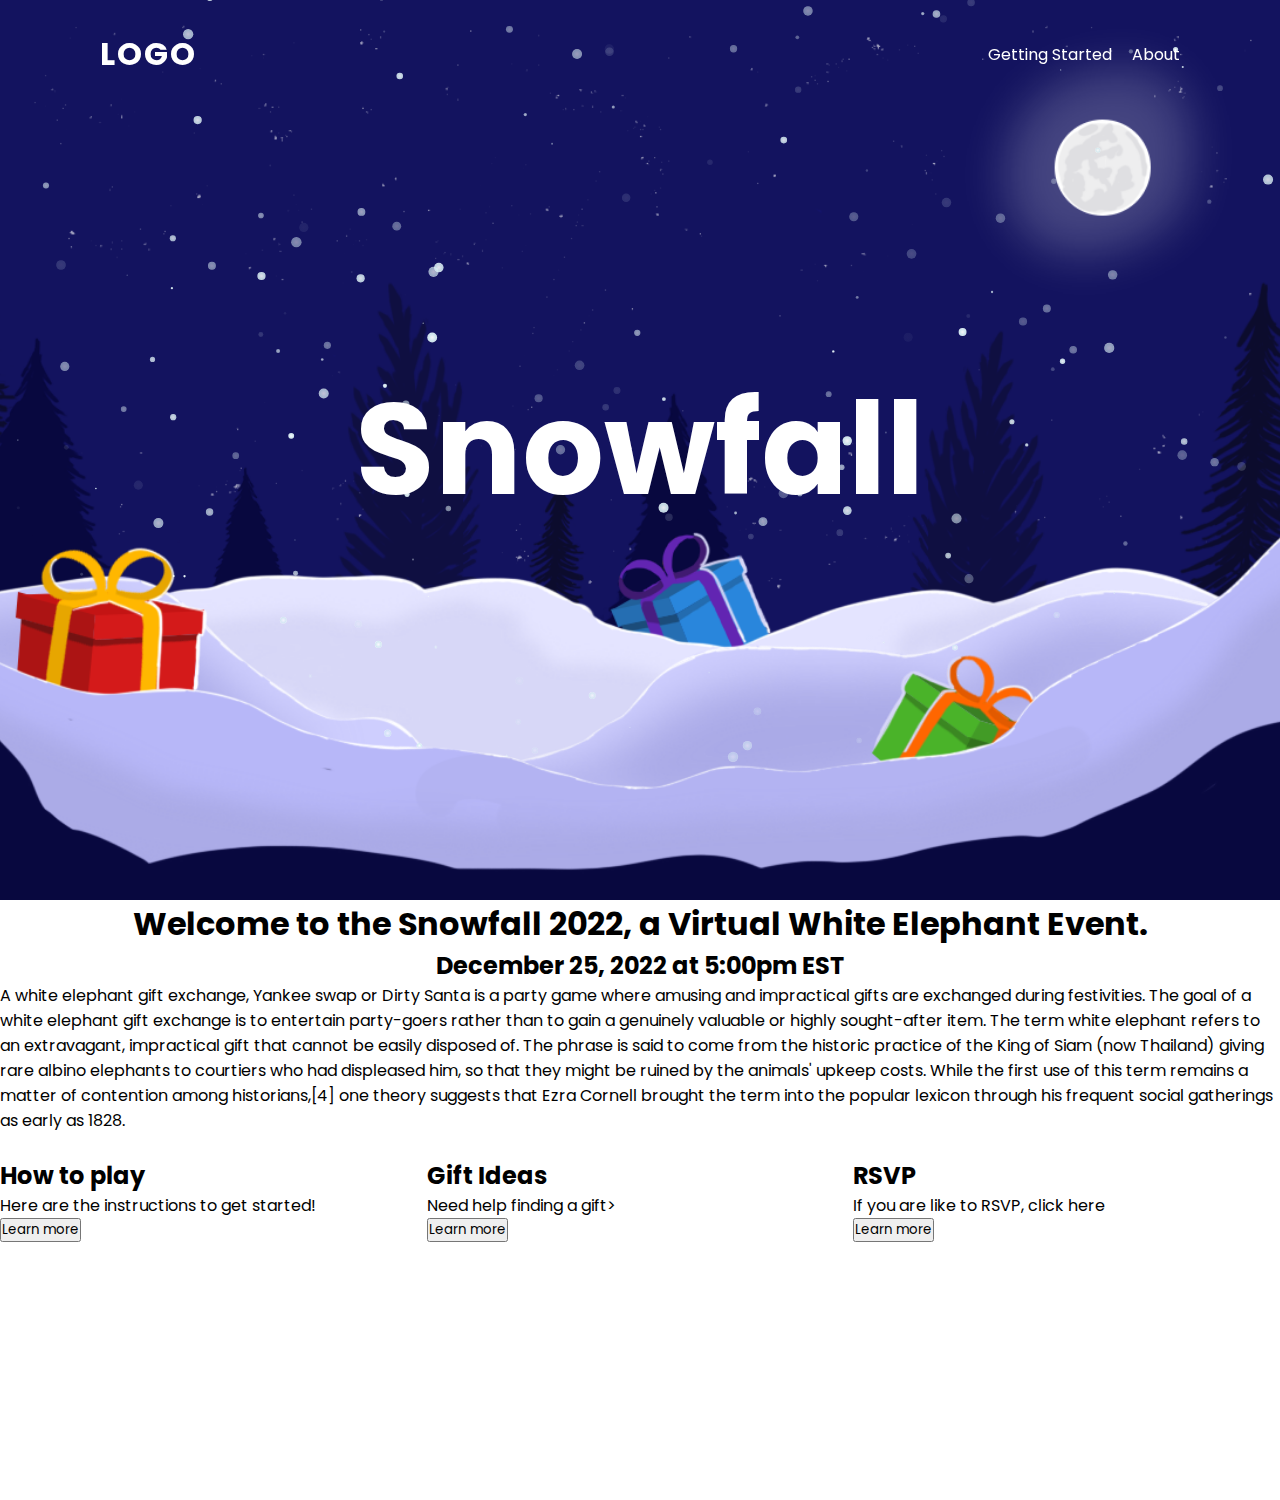
==== index.html @ 51647ad2 "Add files via upload" ====
<html>
    <head>
        <title>Snowfall</title>
        <link rel="stylesheet" type="text/css" href="style.css">
    </head>

    <body>
        <header>
            <a href="#" class="logo">LOGO</a>
            <ul>
                <li><a href="#info">Getting Started</a></li>
            <!--    <li><a href="#rules">How To Play</a></li>
                <li><a href="#rsvp">RSVP</a></li>-->
                <li><a href="about.html">About</a></li>
            </ul>
        </header>

        <section>
            <canvas id="canvas"></canvas>
            <img src="images\background.png" id="bg">
            <img src="images\moon.png" id="moon">
            <img src="images\snow-layer-4.png" id="snow4">
            <img src="images\snow-layer-3.png" id="snow3">
            <img src="images\snow-layer-2.png" id="snow2">
            <img src="images\snow-layer-1.png" id="snow1">
            <h2 id="text">Snowfall</h2>
        <!--    <a href="#info" id="explore">Explore</a>-->
        </section>

        <div" id="info">
            <h1 style ="text-align: center;">Welcome to the Snowfall 2022,  a Virtual White Elephant Event.</h1>
            <h2 style ="text-align: center;">December 25, 2022 at 5:00pm EST</h2>

            <p> A white elephant gift exchange, Yankee swap or Dirty Santa is a party game where amusing and impractical gifts are exchanged during festivities. The goal of a white elephant gift exchange is to entertain party-goers rather than to gain a genuinely valuable or highly sought-after item.  The term white elephant refers to an extravagant, impractical gift that cannot be easily disposed of. The phrase is said to come from the historic practice of the King of Siam (now Thailand) giving rare albino elephants to courtiers who had displeased him, so that they might be ruined by the animals' upkeep costs. While the first use of this term remains a matter of contention among historians,[4] one theory suggests that Ezra Cornell brought the term into the popular lexicon through his frequent social gatherings as early as 1828.<br><br></p>
        </div>
        
        <div class="container">
            <div>
                <h2>How to play</h2>
                <p>Here are the instructions to get started!</p>
                <button OnClick="onClickRules()">Learn more</button>
            </div>

            <div>
                <h2>Gift Ideas</h2>
                <p>Need help finding a gift></p>
                <button OnClick="onClickGifts()">Learn more</button>
            </div>

            <div>
                <h2>RSVP</h2>
                <p>If you are like to RSVP, click here</p>
                <button OnClick="onClickRSVP()">Learn more</button>
            </div>

        </div>

        <!--    <div class="grid-item grid-item-1"></div>
            <div class="grid-item grid-item-2"></div>
            <div class="grid-item grid-item-3"></div>
            <div class="grid-item grid-item-4"></div>-->
        

        <!--<div class="sec" id="info">

            <br>
            <br>
            <h1 id="heading">Welcome to the 2022 [Insert Name],  a White Elephant Event.</h1>
            <p id="paragraph"> A white elephant gift exchange, Yankee swap or Dirty Santa is a party game where amusing and impractical gifts are exchanged during festivities. The goal of a white elephant gift exchange is to entertain party-goers rather than to gain a genuinely valuable or highly sought-after item.<br><br>The term white elephant refers to an extravagant, impractical gift that cannot be easily disposed of. The phrase is said to come from the historic practice of the King of Siam (now Thailand) giving rare albino elephants to courtiers who had displeased him, so that they might be ruined by the animals' upkeep costs. While the first use of this term remains a matter of contention among historians,[4] one theory suggests that Ezra Cornell brought the term into the popular lexicon through his frequent social gatherings as early as 1828.</p></p>
            <br>
            <button OnClick="onClickRules()">How To Play</button>
            <button OnClick="onClickRSVP()">RSVP</button>
            <button OnClick="myOnClickFn1()">Blue</button>

        </div>-->
        
        <script src="main.js"></script>

    </body>
</html>
---- style.css ----
@import url("https://fonts.googleapis.com/css?family=Poppins:300,400,500,600,700,800,900&display=swap");
*
{
    box-sizing: border-box;
    margin: 0;
    padding: 0;
    font-family: "Poppins", sans-serif;
    scroll-behavior: smooth;
}

canvas{
    z-index: 10;
}

body
{
/*    background: #2b1055;*/
    min-height: 1500px;
}

header
{
    position: absolute;
    top: 0;
    left: 0;
    width: 100%;
    padding: 30px 100px;
    display: flex;
    justify-content: space-between;
    align-items: center;
    z-index: 100;
}

h2
{
    font size: 2em;
}

.logo
{
    color: #fff;
    font-weight: 700;
    text-decoration: none;
    font-size: 2em;
    text-transform: uppercase;
    letter-spacing: 2px;
}

header ul
{
    display: flex;
    justify-content: space-between;
    align-items: center;
}

header ul li
{
    list-style: none;
    margin-left: 20px;
}

header ul li a
{
    text-decoration: none;
    padding: 6px, 15px;
    color: #fff;
}

header ul li a:hover
{
    background: #fff;
    color: #2b1055;
}

section
{
    position: relative;
    width: 100%;
    height: 100vh;
    overflow: hidden;
    display: flex;
    justify-content: center;
    align-items: center;
}

/*section::before
{
    content: "";
    position: absolute;
    bottom: 0;
    width: 100%;
    height: 100px;
    background: linear-gradient(to top, #0a2a43, transparent);
    z-index: 1;
}

section::after
{
    content: "";
    position: absolute;
    top: 0;
    left: 0;
    width: 100%;
    height: 100%;
    background: #0a2a43;
    z-index: 10;
    mix-blend-mode: color;
}*/

section img
{
    position: absolute;
    top: 0;
    left: 0;
    width: 100%;
    height: 100%;
    object-fit: cover;
    pointer-events: none;
}

/* Home page text */
#text
{
    position:absolute;
    align-items: center;
    color: #fff;
    font-size: 8em;
    z-index: 50;
}

#snow4
{
    z-index: 5;
}

#snow3
{
    z-index: 6;
}

#snow2
{
    z-index: 11;
}

#snow1
{
    z-index: 12;
}


/* Explore button */
#explore
{
    text-decoration: none;
    display: inline-block;
    padding: 8px 30px;
    border-radius: 40px;
    background: #fff;
    color: black;
    font-size: 1.5em;
    z-index: 7;
    transform: translateY(100px);
}

#heading
{
    font-size: 2.5em;
    color:azure;
}


#paragraph
{
    overflow-wrap: normal;
    font-size: 1.2emp;
    color:aqua;
}


.sec
{
    width: 100%;
    height: 100vh;
}


/* Information page*/

.info
{
    /*position: relative;*/
    /*margin-top: 50px;*/
    padding: 30px 100px;
}

/* RSVP page */

.rules
{
    padding: 30px 100px;
    justify-content: center;
    align-items: center;
}

/* RSVP page */

.rsvp
{
    padding: 30px 100px;
    justify-content: center;
    align-items: center;
}


/* About page*/

.about
{
    padding: 30px 100px;
    justify-content: center;
    align-items: center;
}

.container {
    display: grid;
    
    grid-template-columns: 1fr 1fr 1fr;
    grid-auto-rows: 150px;
    
}
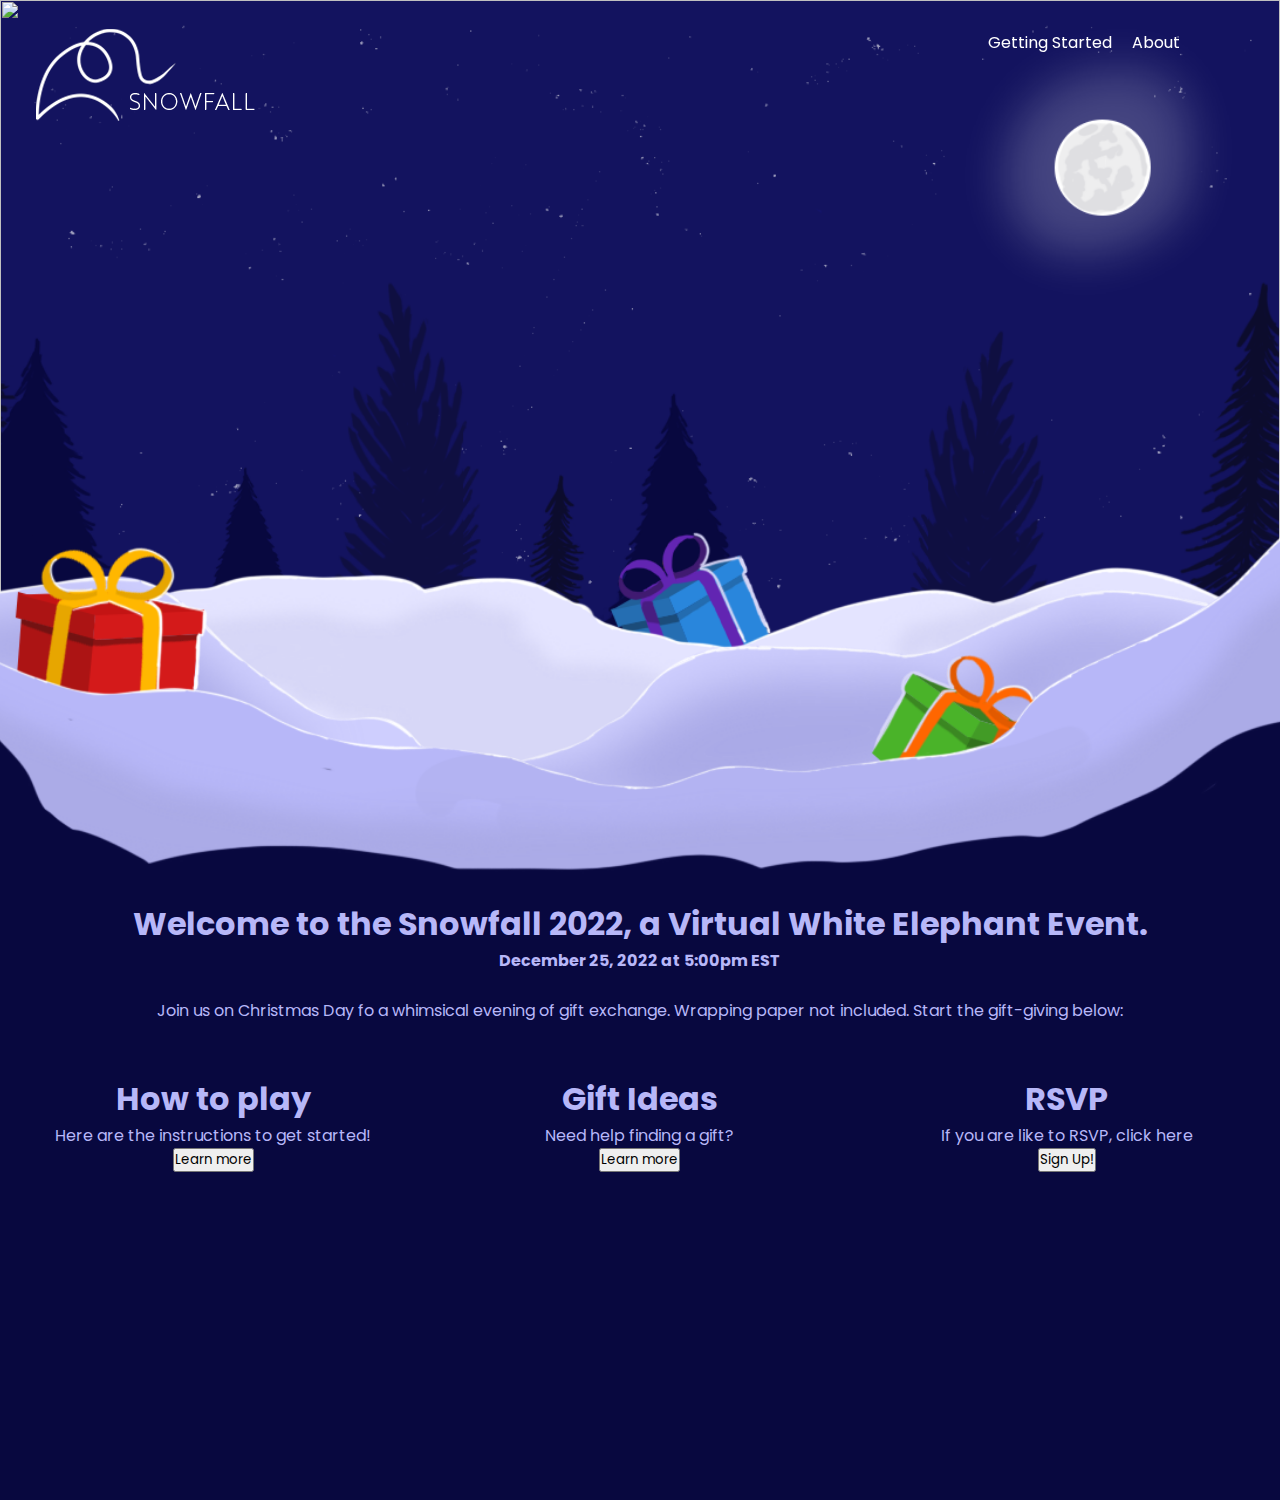
==== commit 677c006e: "Add files via upload" ====
--- a/index.html
+++ b/index.html
@@ -1,3 +1,5 @@
+<!--Version 1.0 03-30-2022-->
+
 <html>
     <head>
         <title>Snowfall</title>
@@ -5,12 +7,10 @@
     </head>
 
     <body>
+        <img src="images\logo-small.png" id="logo">
         <header>
-            <a href="#" class="logo">LOGO</a>
             <ul>
                 <li><a href="#info">Getting Started</a></li>
-            <!--    <li><a href="#rules">How To Play</a></li>
-                <li><a href="#rsvp">RSVP</a></li>-->
                 <li><a href="about.html">About</a></li>
             </ul>
         </header>
@@ -23,15 +23,14 @@
             <img src="images\snow-layer-3.png" id="snow3">
             <img src="images\snow-layer-2.png" id="snow2">
             <img src="images\snow-layer-1.png" id="snow1">
-            <h2 id="text">Snowfall</h2>
-        <!--    <a href="#info" id="explore">Explore</a>-->
+            <img src="images\snowfall.png" id="snowtitle">
         </section>
 
-        <div" id="info">
-            <h1 style ="text-align: center;">Welcome to the Snowfall 2022,  a Virtual White Elephant Event.</h1>
-            <h2 style ="text-align: center;">December 25, 2022 at 5:00pm EST</h2>
-
-            <p> A white elephant gift exchange, Yankee swap or Dirty Santa is a party game where amusing and impractical gifts are exchanged during festivities. The goal of a white elephant gift exchange is to entertain party-goers rather than to gain a genuinely valuable or highly sought-after item.  The term white elephant refers to an extravagant, impractical gift that cannot be easily disposed of. The phrase is said to come from the historic practice of the King of Siam (now Thailand) giving rare albino elephants to courtiers who had displeased him, so that they might be ruined by the animals' upkeep costs. While the first use of this term remains a matter of contention among historians,[4] one theory suggests that Ezra Cornell brought the term into the popular lexicon through his frequent social gatherings as early as 1828.<br><br></p>
+        <div style = "text-align: center;" id="info">
+            <h1>Welcome to the Snowfall 2022,  a Virtual White Elephant Event.</h1>
+            <h3>December 25, 2022 at 5:00pm EST</h3>
+            <br>
+            <p>Join us on Christmas Day fo a whimsical evening of gift exchange. Wrapping paper not included. Start the gift-giving below:<br><br></p>
         </div>
         
         <div class="container">
@@ -43,36 +42,17 @@
 
             <div>
                 <h2>Gift Ideas</h2>
-                <p>Need help finding a gift></p>
+                <p>Need help finding a gift?</p>
                 <button OnClick="onClickGifts()">Learn more</button>
             </div>
 
             <div>
                 <h2>RSVP</h2>
                 <p>If you are like to RSVP, click here</p>
-                <button OnClick="onClickRSVP()">Learn more</button>
+                <button OnClick="onClickRSVP()">Sign Up!</button>
             </div>
 
         </div>
-
-        <!--    <div class="grid-item grid-item-1"></div>
-            <div class="grid-item grid-item-2"></div>
-            <div class="grid-item grid-item-3"></div>
-            <div class="grid-item grid-item-4"></div>-->
-        
-
-        <!--<div class="sec" id="info">
-
-            <br>
-            <br>
-            <h1 id="heading">Welcome to the 2022 [Insert Name],  a White Elephant Event.</h1>
-            <p id="paragraph"> A white elephant gift exchange, Yankee swap or Dirty Santa is a party game where amusing and impractical gifts are exchanged during festivities. The goal of a white elephant gift exchange is to entertain party-goers rather than to gain a genuinely valuable or highly sought-after item.<br><br>The term white elephant refers to an extravagant, impractical gift that cannot be easily disposed of. The phrase is said to come from the historic practice of the King of Siam (now Thailand) giving rare albino elephants to courtiers who had displeased him, so that they might be ruined by the animals' upkeep costs. While the first use of this term remains a matter of contention among historians,[4] one theory suggests that Ezra Cornell brought the term into the popular lexicon through his frequent social gatherings as early as 1828.</p></p>
-            <br>
-            <button OnClick="onClickRules()">How To Play</button>
-            <button OnClick="onClickRSVP()">RSVP</button>
-            <button OnClick="myOnClickFn1()">Blue</button>
-
-        </div>-->
         
         <script src="main.js"></script>
 
--- a/style.css
+++ b/style.css
@@ -14,8 +14,9 @@
 
 body
 {
-/*    background: #2b1055;*/
+    background: #08083f;
     min-height: 1500px;
+    color: #b7b7f8;
 }
 
 header
@@ -26,25 +27,20 @@
     width: 100%;
     padding: 30px 100px;
     display: flex;
-    justify-content: space-between;
-    align-items: center;
+    justify-content: right;
     z-index: 100;
 }
 
 h2
 {
-    font size: 2em;
+    font-size: 2em;
 }
 
-.logo
+h3
 {
-    color: #fff;
-    font-weight: 700;
-    text-decoration: none;
-    font-size: 2em;
-    text-transform: uppercase;
-    letter-spacing: 2px;
+    font-size: 1em;
 }
+
 
 header ul
 {
@@ -83,30 +79,6 @@
     align-items: center;
 }
 
-/*section::before
-{
-    content: "";
-    position: absolute;
-    bottom: 0;
-    width: 100%;
-    height: 100px;
-    background: linear-gradient(to top, #0a2a43, transparent);
-    z-index: 1;
-}
-
-section::after
-{
-    content: "";
-    position: absolute;
-    top: 0;
-    left: 0;
-    width: 100%;
-    height: 100%;
-    background: #0a2a43;
-    z-index: 10;
-    mix-blend-mode: color;
-}*/
-
 section img
 {
     position: absolute;
@@ -118,14 +90,12 @@
     pointer-events: none;
 }
 
-/* Home page text */
-#text
+#logo
 {
-    position:absolute;
-    align-items: center;
-    color: #fff;
-    font-size: 8em;
-    z-index: 50;
+    position: absolute;
+    top: 0;
+    left: 20px;
+    z-index: 25; 
 }
 
 #snow4
@@ -148,20 +118,6 @@
     z-index: 12;
 }
 
-
-/* Explore button */
-#explore
-{
-    text-decoration: none;
-    display: inline-block;
-    padding: 8px 30px;
-    border-radius: 40px;
-    background: #fff;
-    color: black;
-    font-size: 1.5em;
-    z-index: 7;
-    transform: translateY(100px);
-}
 
 #heading
 {
@@ -192,9 +148,11 @@
     /*position: relative;*/
     /*margin-top: 50px;*/
     padding: 30px 100px;
+    text-align: center;
 }
 
-/* RSVP page */
+
+/* How to play and rules page */
 
 .rules
 {
@@ -222,11 +180,14 @@
     align-items: center;
 }
 
+
 .container {
     display: grid;
-    
+    justify-content: center;
+    align-items: center;
     grid-template-columns: 1fr 1fr 1fr;
     grid-auto-rows: 150px;
+    text-align: center;
     
 }
 
